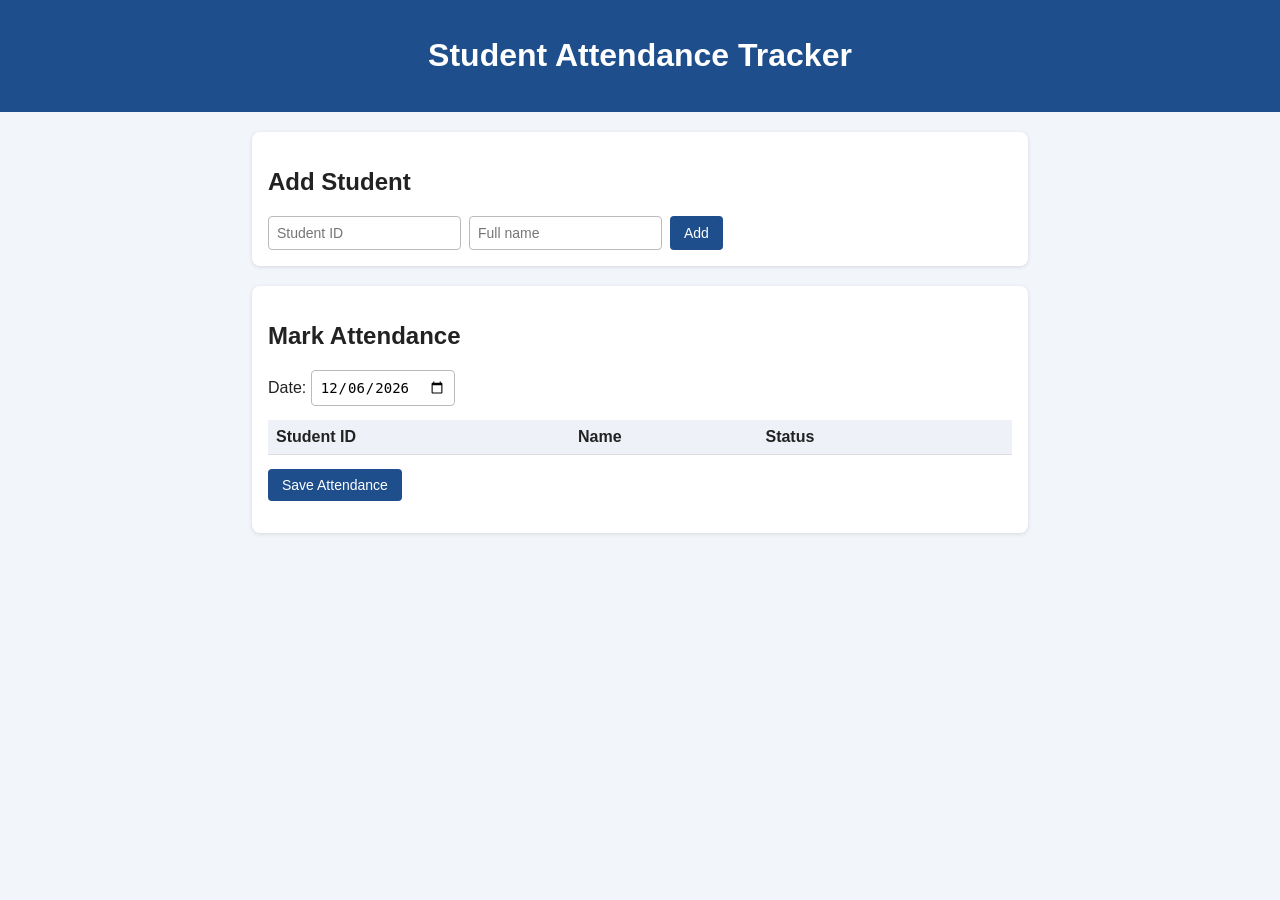
==== index.html @ 7fcaa3b2 "Initial commit: student attendance tracker" ====
<!DOCTYPE html>
<html lang="en">
<head>
    <meta charset="UTF-8">
    <meta name="viewport" content="width=device-width, initial-scale=1.0">
    <title>Student Attendance Tracker</title>
    <link rel="stylesheet" href="css/style.css">
</head>
<body>
    <header>
        <h1>Student Attendance Tracker</h1>
    </header>

    <main>
        <section class="card">
            <h2>Add Student</h2>
            <form id="student-form">
                <input type="text" id="student-number" placeholder="Student ID" required>
                <input type="text" id="full-name" placeholder="Full name" required>
                <button type="submit">Add</button>
            </form>
        </section>

        <section class="card">
            <h2>Mark Attendance</h2>
            <label for="date">Date:</label>
            <input type="date" id="date">

            <table>
                <thead>
                    <tr>
                        <th>Student ID</th>
                        <th>Name</th>
                        <th>Status</th>
                        <th></th>
                    </tr>
                </thead>
                <tbody id="attendance-body"></tbody>
            </table>

            <button id="save-btn">Save Attendance</button>
            <p id="message"></p>
        </section>
    </main>

    <script src="js/app.js"></script>
</body>
</html>
---- css/style.css ----
* { box-sizing: border-box; }

body {
    font-family: Arial, sans-serif;
    background: #f2f5f9;
    margin: 0;
    color: #222;
}

header {
    background: #1f4e8c;
    color: white;
    padding: 16px;
    text-align: center;
}

main {
    max-width: 800px;
    margin: 20px auto;
    padding: 0 12px;
}

.card {
    background: white;
    padding: 16px;
    border-radius: 8px;
    margin-bottom: 20px;
    box-shadow: 0 1px 4px rgba(0, 0, 0, 0.12);
}

form { display: flex; gap: 8px; flex-wrap: wrap; }

input, select {
    padding: 8px;
    border: 1px solid #bbb;
    border-radius: 4px;
    font-size: 14px;
}

button {
    padding: 8px 14px;
    background: #1f4e8c;
    color: white;
    border: none;
    border-radius: 4px;
    cursor: pointer;
    font-size: 14px;
}
button:hover { background: #163a69; }

table {
    width: 100%;
    border-collapse: collapse;
    margin: 14px 0;
}
th, td {
    padding: 8px;
    border-bottom: 1px solid #ddd;
    text-align: left;
}
th { background: #eef2f8; }

.delete-btn { background: #c0392b; }
.delete-btn:hover { background: #962d22; }

#message { font-weight: bold; }
.success { color: #1e8449; }
.error { color: #c0392b; }
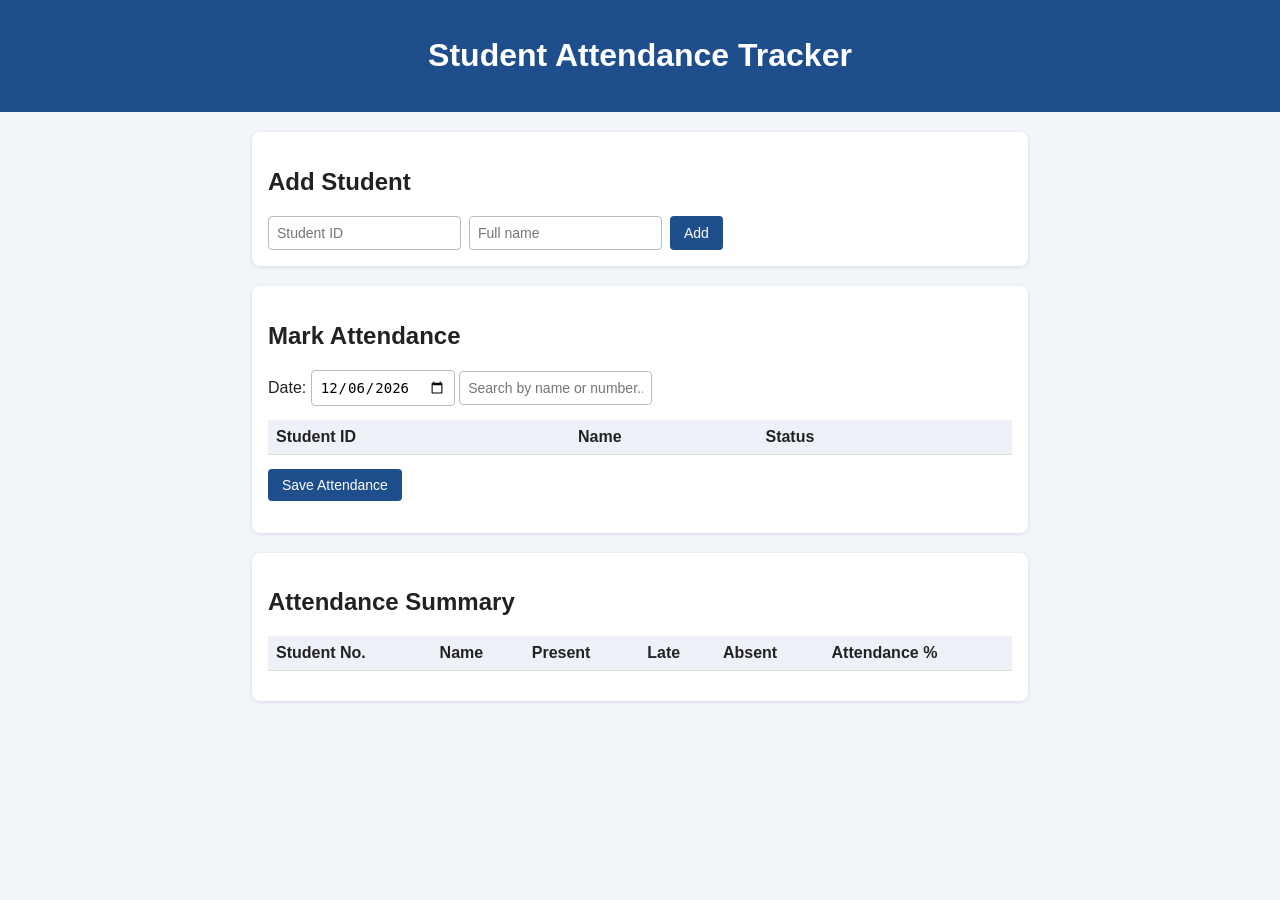
==== commit 987d07be: "Add search and Attendance summary" ====
--- a/index.html
+++ b/index.html
@@ -17,14 +17,17 @@
             <form id="student-form">
                 <input type="text" id="student-number" placeholder="Student ID" required>
                 <input type="text" id="full-name" placeholder="Full name" required>
+
                 <button type="submit">Add</button>
             </form>
         </section>
 
         <section class="card">
             <h2>Mark Attendance</h2>
+            
             <label for="date">Date:</label>
             <input type="date" id="date">
+                            <input type="text" id="search" placeholder="Search by name or number...">
 
             <table>
                 <thead>
@@ -41,6 +44,18 @@
             <button id="save-btn">Save Attendance</button>
             <p id="message"></p>
         </section>
+        <section class="card">
+    <h2>Attendance Summary</h2>
+    <table>
+        <thead>
+            <tr>
+                <th>Student No.</th><th>Name</th><th>Present</th>
+                <th>Late</th><th>Absent</th><th>Attendance %</th>
+            </tr>
+        </thead>
+        <tbody id="summary-body"></tbody>
+    </table>
+</section>
     </main>
 
     <script src="js/app.js"></script>
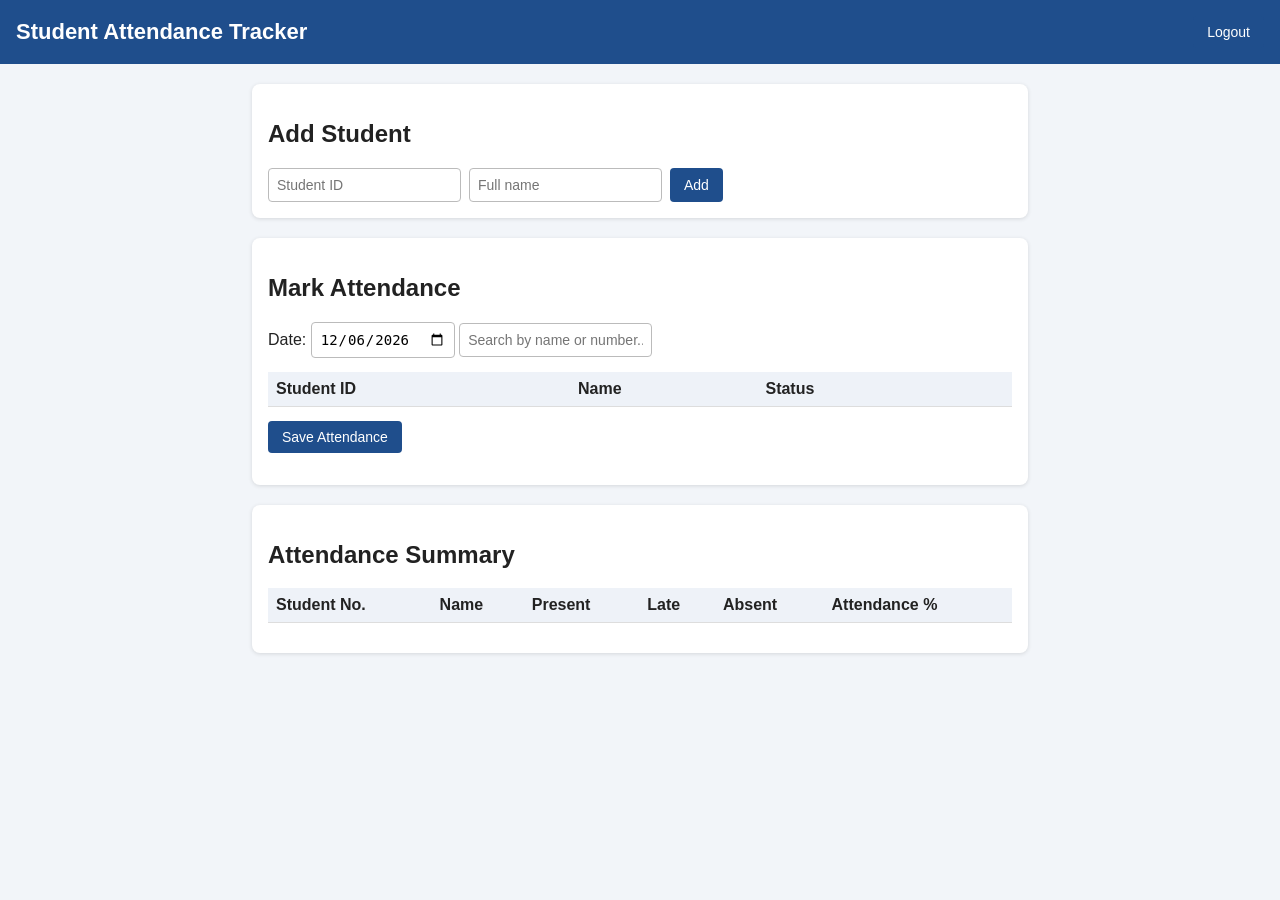
==== commit 7334a423: "Add Teacher login" ====
--- a/index.html
+++ b/index.html
@@ -9,6 +9,7 @@
 <body>
     <header>
         <h1>Student Attendance Tracker</h1>
+        <button id="logout-btn">Logout</button>
     </header>
 
     <main>
--- a/css/style.css
+++ b/css/style.css
@@ -65,4 +65,8 @@
 
 #message { font-weight: bold; }
 .success { color: #1e8449; }
-.error { color: #c0392b; }+.error { color: #c0392b; }
+header { display: flex; justify-content: space-between; align-items: center; }
+header h1 { margin: 0; font-size: 22px; }
+.login-card { max-width: 360px; margin: 60px auto; }
+.login-card form { flex-direction: column; }
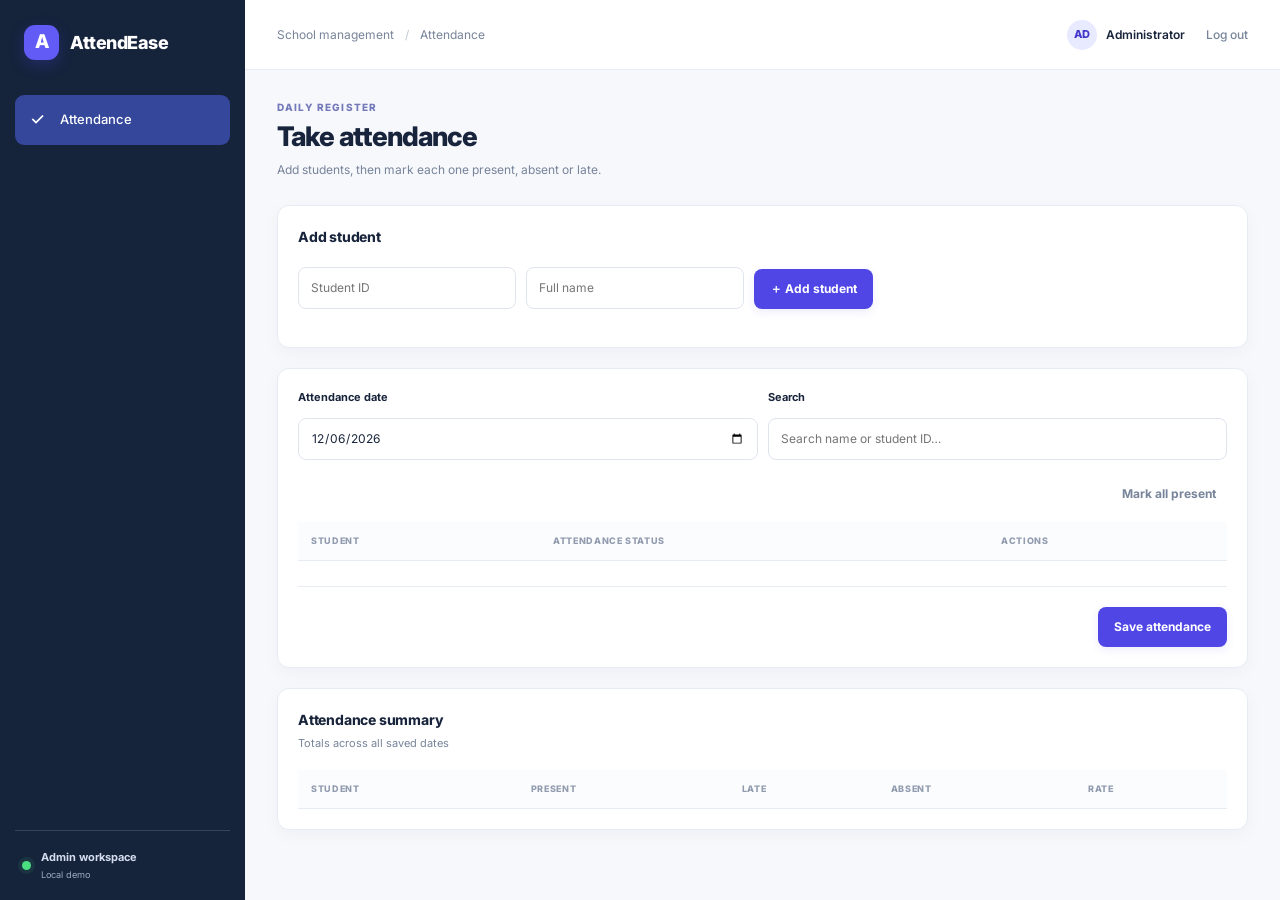
==== commit 723732d2: "Restyle login page" ====
--- a/index.html
+++ b/index.html
@@ -3,62 +3,83 @@
 <head>
     <meta charset="UTF-8">
     <meta name="viewport" content="width=device-width, initial-scale=1.0">
-    <title>Student Attendance Tracker</title>
+    <title>Attendance · AttendEase</title>
     <link rel="stylesheet" href="css/style.css">
 </head>
-<body>
-    <header>
-        <h1>Student Attendance Tracker</h1>
-        <button id="logout-btn">Logout</button>
-    </header>
+<body data-page="attendance" data-title="Attendance">
+<div class="app-shell">
+    <main class="main-area">
+        <div class="content">
+            <div class="page-heading">
+                <div>
+                    <p class="eyebrow">DAILY REGISTER</p>
+                    <h1>Take attendance</h1>
+                    <p class="muted">Add students, then mark each one present, absent or late.</p>
+                </div>
+            </div>
 
-    <main>
-        <section class="card">
-            <h2>Add Student</h2>
-            <form id="student-form">
-                <input type="text" id="student-number" placeholder="Student ID" required>
-                <input type="text" id="full-name" placeholder="Full name" required>
+            <section class="panel stack">
+                <h2 class="section-title">Add student</h2>
+                <form id="student-form" class="filters">
+                    <input class="input" type="text" id="student-number" placeholder="Student ID" required>
+                    <input class="input" type="text" id="full-name" placeholder="Full name" required>
+                    <button class="btn btn-primary" type="submit">＋ Add student</button>
+                </form>
+            </section>
 
-                <button type="submit">Add</button>
-            </form>
-        </section>
+            <section class="panel stack">
+                <div class="filters">
+                    <div class="filter-field">
+                        <label for="date">Attendance date</label>
+                        <input class="input" type="date" id="date">
+                    </div>
+                    <div class="filter-field">
+                        <label for="search">Search</label>
+                        <input class="input" type="text" id="search" placeholder="Search name or student ID…">
+                    </div>
+                </div>
 
-        <section class="card">
-            <h2>Mark Attendance</h2>
-            
-            <label for="date">Date:</label>
-            <input type="date" id="date">
-                            <input type="text" id="search" placeholder="Search by name or number...">
+                <div class="attendance-toolbar">
+                    <span class="muted" id="count"></span>
+                    <button class="btn btn-ghost btn-small" id="mark-all" type="button">Mark all present</button>
+                </div>
 
-            <table>
-                <thead>
-                    <tr>
-                        <th>Student ID</th>
-                        <th>Name</th>
-                        <th>Status</th>
-                        <th></th>
-                    </tr>
-                </thead>
-                <tbody id="attendance-body"></tbody>
-            </table>
+                <div class="table-wrap">
+                    <table>
+                        <thead>
+                            <tr><th>STUDENT</th><th>ATTENDANCE STATUS</th><th>ACTIONS</th></tr>
+                        </thead>
+                        <tbody id="attendance-body"></tbody>
+                    </table>
+                </div>
 
-            <button id="save-btn">Save Attendance</button>
-            <p id="message"></p>
-        </section>
-        <section class="card">
-    <h2>Attendance Summary</h2>
-    <table>
-        <thead>
-            <tr>
-                <th>Student No.</th><th>Name</th><th>Present</th>
-                <th>Late</th><th>Absent</th><th>Attendance %</th>
-            </tr>
-        </thead>
-        <tbody id="summary-body"></tbody>
-    </table>
-</section>
+                <div class="form-actions">
+                    <span id="message"></span>
+                    <button class="btn btn-primary" id="save-btn" type="button">Save attendance</button>
+                </div>
+            </section>
+
+            <section class="panel">
+                <div class="panel-heading">
+                    <div>
+                        <h2>Attendance summary</h2>
+                        <p class="muted">Totals across all saved dates</p>
+                    </div>
+                </div>
+                <div class="table-wrap">
+                    <table>
+                        <thead>
+                            <tr><th>STUDENT</th><th>PRESENT</th><th>LATE</th><th>ABSENT</th><th>RATE</th></tr>
+                        </thead>
+                        <tbody id="summary-body"></tbody>
+                    </table>
+                </div>
+            </section>
+        </div>
     </main>
+</div>
 
-    <script src="js/app.js"></script>
+<script src="js/layout.js"></script>
+<script src="js/app.js"></script>
 </body>
 </html>
--- a/css/style.css
+++ b/css/style.css
@@ -1,72 +1,7 @@
-* { box-sizing: border-box; }
-
-body {
-    font-family: Arial, sans-serif;
-    background: #f2f5f9;
-    margin: 0;
-    color: #222;
-}
-
-header {
-    background: #1f4e8c;
-    color: white;
-    padding: 16px;
-    text-align: center;
-}
-
-main {
-    max-width: 800px;
-    margin: 20px auto;
-    padding: 0 12px;
-}
-
-.card {
-    background: white;
-    padding: 16px;
-    border-radius: 8px;
-    margin-bottom: 20px;
-    box-shadow: 0 1px 4px rgba(0, 0, 0, 0.12);
-}
-
-form { display: flex; gap: 8px; flex-wrap: wrap; }
-
-input, select {
-    padding: 8px;
-    border: 1px solid #bbb;
-    border-radius: 4px;
-    font-size: 14px;
-}
-
-button {
-    padding: 8px 14px;
-    background: #1f4e8c;
-    color: white;
-    border: none;
-    border-radius: 4px;
-    cursor: pointer;
-    font-size: 14px;
-}
-button:hover { background: #163a69; }
-
-table {
-    width: 100%;
-    border-collapse: collapse;
-    margin: 14px 0;
-}
-th, td {
-    padding: 8px;
-    border-bottom: 1px solid #ddd;
-    text-align: left;
-}
-th { background: #eef2f8; }
-
-.delete-btn { background: #c0392b; }
-.delete-btn:hover { background: #962d22; }
-
-#message { font-weight: bold; }
-.success { color: #1e8449; }
-.error { color: #c0392b; }
-header { display: flex; justify-content: space-between; align-items: center; }
-header h1 { margin: 0; font-size: 22px; }
-.login-card { max-width: 360px; margin: 60px auto; }
-.login-card form { flex-direction: column; }+@import url('https://fonts.googleapis.com/css2?family=Inter:wght@400;500;600;700;800&display=swap');
+:root{--navy:#15233b;--navy-2:#20324f;--primary:#4f46e5;--primary-dark:#4338ca;--bg:#f6f8fc;--card:#fff;--text:#18243b;--muted:#78849a;--border:#e7ebf3;--green:#15803d;--red:#b91c1c;--amber:#a16207;--shadow:0 5px 18px rgba(24,36,59,.035)}
+*{box-sizing:border-box}body{margin:0;background:var(--bg);color:var(--text);font:14px/1.5 Inter,system-ui,-apple-system,BlinkMacSystemFont,"Segoe UI",sans-serif}a{color:inherit;text-decoration:none}button,input,select{font:inherit}button,a,input,select{outline-offset:3px}button:focus-visible,a:focus-visible,input:focus-visible,select:focus-visible{outline:3px solid #a5b4fc}.app-shell{min-height:100vh;display:flex}.sidebar{background:var(--navy);color:#d5deee;width:245px;flex-shrink:0;display:flex;flex-direction:column;padding:25px 15px 18px;transition:transform .2s}.brand{display:flex;align-items:center;gap:11px;font-weight:800;font-size:18px;letter-spacing:-.5px;color:#fff;padding:0 9px 35px}.brand-mark{height:35px;width:35px;border-radius:11px;background:#625bf6;display:grid;place-items:center;font-size:19px;color:white;box-shadow:0 5px 15px #4f46e544}.nav-list{display:grid;gap:6px}.nav-link{display:flex;align-items:center;gap:13px;padding:12px 13px;border-radius:9px;font-size:13px;font-weight:500;color:#bdc9dc;transition:background .15s,color .15s}.nav-link>span:first-child{width:19px;text-align:center;font-size:17px}.nav-link:hover,.nav-link.active{background:#34479a;color:#fff}.sidebar-bottom{margin-top:auto;border-top:1px solid #34445d;padding:18px 7px 0;display:flex;align-items:center;gap:10px;font-size:11px}.sidebar-bottom strong,.sidebar-bottom small{display:block}.sidebar-bottom small{color:#9cabc3;margin-top:3px}.online-dot{width:9px;height:9px;border-radius:50%;background:#4ade80;box-shadow:0 0 0 4px #4ade8018}.main-area{min-width:0;flex:1;display:flex;flex-direction:column}.topbar{height:70px;display:flex;align-items:center;justify-content:space-between;padding:0 32px;background:#fff;border-bottom:1px solid var(--border);gap:15px}.breadcrumb{font-size:12px;color:var(--muted)}.breadcrumb span{padding:0 8px;color:#c2c9d5}.topbar-user{display:flex;align-items:center;gap:9px;font-size:12px;font-weight:600;white-space:nowrap}.logout-link{color:var(--muted);font-weight:500;margin-left:12px}.avatar{width:36px;height:36px;display:inline-grid;place-items:center;border-radius:50%;background:#e8eaff;color:#4338ca;font-size:11px;font-weight:800;flex-shrink:0}.avatar-small{width:30px;height:30px}.menu-toggle{display:none}.content{width:100%;max-width:1500px;margin:0 auto;padding:30px 32px;flex:1}.footer{display:flex;justify-content:space-between;gap:12px;padding:15px 32px;color:var(--muted);font-size:11px;border-top:1px solid var(--border);background:#fff}.page-heading{display:flex;justify-content:space-between;align-items:center;gap:20px;margin-bottom:26px}.page-heading h1{font-size:27px;line-height:1.25;letter-spacing:-1px;margin:4px 0 7px;font-weight:800}.muted{color:var(--muted);font-size:12px;margin:0}.eyebrow{font-size:10px;letter-spacing:1.15px;font-weight:800;color:#7379b9;margin:0 0 5px}.wave{font-size:22px}.btn{display:inline-flex;align-items:center;justify-content:center;gap:10px;min-height:40px;border:1px solid transparent;border-radius:8px;padding:10px 15px;font-size:12px;font-weight:700;cursor:pointer;white-space:nowrap;transition:background .15s,border .15s}.btn-primary{background:var(--primary);color:#fff;box-shadow:0 3px 8px #4f46e51a}.btn-primary:hover{background:var(--primary-dark)}.btn-primary:disabled{opacity:.5;cursor:not-allowed}.btn-secondary{background:#fff;color:var(--text);border-color:var(--border)}.btn-secondary:hover,.btn-ghost:hover{background:#f1f3f9}.btn-ghost{background:transparent;color:var(--muted)}.btn-small{min-height:32px;padding:6px 10px}.stats-grid{display:grid;grid-template-columns:repeat(4,minmax(0,1fr));gap:16px;margin-bottom:20px}.stat-card{background:var(--card);border:1px solid var(--border);border-radius:12px;padding:19px 19px 17px;box-shadow:var(--shadow);min-width:0}.stat-top{display:flex;align-items:center;justify-content:space-between;gap:8px;color:#6d7890;font-size:12px;font-weight:600}.stat-icon{width:35px;height:35px;border-radius:10px;display:grid;place-items:center;font-size:17px;font-weight:800}.indigo{background:#eeedff;color:#5145d8}.green{background:#e1f8eb;color:#15803d}.red{background:#fff0ef;color:#c2413a}.amber{background:#fff4d9;color:#a16207}.stat-number{font-size:29px;font-weight:800;letter-spacing:-1px;margin:12px 0 8px}.stat-foot{font-size:10px;color:var(--muted)}.badge{display:inline-flex;align-items:center;gap:4px;border-radius:20px;padding:5px 8px;font-size:10px;font-weight:700;white-space:nowrap}.badge-green,.badge-present{background:#e1f8eb;color:#166534}.badge-red,.badge-absent{background:#fff0ef;color:#b91c1c}.badge-amber,.badge-late{background:#fff4d9;color:#92400e}.badge-excused{background:#e8edff;color:#3730a3}.badge-active{background:#e1f8eb;color:#166534}.badge-inactive{background:#edf0f5;color:#667085}.dashboard-grid{display:grid;grid-template-columns:minmax(0,1.45fr) minmax(270px,1fr);gap:18px;margin-bottom:20px}.panel{background:var(--card);border:1px solid var(--border);border-radius:12px;padding:20px;box-shadow:var(--shadow);min-width:0}.panel-heading{display:flex;justify-content:space-between;align-items:center;gap:15px;margin-bottom:19px}.panel-heading h2,.section-title{font-size:14px;font-weight:750;letter-spacing:-.2px;margin:0 0 5px}.panel-heading .muted{font-size:11px}.mini-label{font-size:9px;font-weight:800;letter-spacing:.7px;color:#7379b9;background:#f0efff;padding:6px 8px;border-radius:6px}.chart-wrap{width:100%;margin-top:13px}.line-chart{width:100%;height:auto;display:block;overflow:visible}.grid-lines path{stroke:#edf0f6;stroke-width:1}.axis-labels,.day-label{fill:#9aa4b6;font-size:9px}.chart-line{fill:none;stroke:#625bf6;stroke-width:2.5;stroke-linecap:round;stroke-linejoin:round}.chart-point{fill:#fff;stroke:#625bf6;stroke-width:2}.chart-legend{display:flex;align-items:center;gap:15px;margin-top:7px;font-size:10px}.legend-dot{display:inline-block;width:7px;height:7px;border-radius:50%;background:#625bf6;margin-right:6px}.class-row{margin:0 0 18px}.class-row:last-child{margin-bottom:0}.class-row-label{display:flex;justify-content:space-between;gap:12px;font-size:11px;margin-bottom:8px}.class-row-label strong{font-size:11px}.progress{height:7px;background:#f0f1f8;border-radius:10px;overflow:hidden}.progress span{height:100%;display:block;background:#625bf6;border-radius:10px}.text-link{font-size:11px;font-weight:700;color:#5145d8}.recent-panel{padding-bottom:7px}.table-wrap{width:100%;overflow-x:auto}table{width:100%;border-collapse:collapse;text-align:left;font-size:12px}th{font-size:9px;font-weight:800;letter-spacing:.65px;color:#929caf;background:#fbfcfe;padding:12px 13px;border-bottom:1px solid var(--border);white-space:nowrap}td{padding:13px;border-bottom:1px solid #eef0f5;vertical-align:middle}tbody tr:last-child td{border-bottom:0}tbody tr:hover{background:#fafbff}.person-cell{display:flex;align-items:center;gap:10px;min-width:160px}.person-cell strong,.person-cell small{display:block}.person-cell strong{font-size:11px;font-weight:700}.person-cell small{font-size:10px;color:var(--muted);margin-top:3px}.empty-state{text-align:center;color:var(--muted);padding:25px!important}.filters{display:flex;align-items:end;gap:10px;flex-wrap:wrap;margin-bottom:18px}.input{width:100%;min-height:42px;border:1px solid #dfe4ee;background:#fff;border-radius:8px;padding:10px 12px;color:var(--text);font-size:12px;outline:none;transition:border .15s,box-shadow .15s}.input:focus{border-color:#8b85fa;box-shadow:0 0 0 3px #625bf618}.filters>.input{width:auto;min-width:160px}.search-input{flex:1;min-width:220px!important}.filter-field{display:grid;gap:6px;min-width:170px;flex:1}.filter-field label,.form-panel label{display:block;font-size:11px;font-weight:700;margin:0 0 7px}.align-end{align-self:end}.table-foot{padding:13px 0 5px;color:var(--muted);font-size:10px}.action-row{display:flex;align-items:center;gap:12px}.action-row form{margin:0}.link-danger{border:0;padding:0;background:none;color:#b91c1c;font-size:11px;font-weight:700;cursor:pointer}.code-label{font-family:ui-monospace,SFMono-Regular,Menlo,monospace;font-size:11px;color:#5145d8;background:#f0efff;padding:5px 7px;border-radius:5px}.form-panel{max-width:850px}.form-grid{display:grid;grid-template-columns:repeat(2,minmax(0,1fr));gap:18px 20px}.form-actions{display:flex;justify-content:flex-end;align-items:center;gap:10px;border-top:1px solid var(--border);padding-top:20px;margin-top:25px}.alert{padding:12px 14px;border-radius:8px;margin-bottom:18px;font-size:12px}.alert-error{background:#fff0ef;color:#b91c1c;border:1px solid #ffd7d4}.alert-success{background:#e1f8eb;color:#166534;border:1px solid #bbf7d0}.two-column{display:grid;grid-template-columns:minmax(260px,.7fr) minmax(0,1.3fr);gap:18px}.two-column .form-panel,.two-column .panel{align-self:start}.section-title{margin-bottom:20px}.attendance-toolbar{display:flex;justify-content:space-between;align-items:center;gap:10px;padding:0 0 12px}.status-options{display:flex;flex-wrap:wrap;gap:5px}.status-option{display:inline-flex;align-items:center;justify-content:center;border:1px solid var(--border);padding:6px 8px;border-radius:7px;cursor:pointer;font-size:10px;font-weight:650;color:#68758a;background:#fff}.status-option input{position:absolute;opacity:0;width:1px;height:1px}.status-option:focus-within{outline:2px solid #a5b4fc;outline-offset:2px}.status-option.selected.status-present{background:#e1f8eb;border-color:#a7e8bd;color:#166534}.status-option.selected.status-absent{background:#fff0ef;border-color:#ffc5c1;color:#b91c1c}.status-option.selected.status-late{background:#fff4d9;border-color:#f5d98a;color:#92400e}.status-option.selected.status-excused{background:#e8edff;border-color:#c7d2fe;color:#3730a3}.report-stats{margin-top:20px}.login-body{min-height:100vh;background:#fff}.login-layout{min-height:100vh;display:grid;grid-template-columns:1fr 1fr}.login-intro{background:linear-gradient(145deg,#15233b,#1c2c4a 65%,#29356d);color:white;padding:38px 8%;display:flex;flex-direction:column;justify-content:space-between;position:relative;overflow:hidden}.login-intro:after{content:"";position:absolute;width:430px;height:430px;border:1px solid #ffffff14;border-radius:50%;right:-160px;bottom:-160px;box-shadow:0 0 0 45px #ffffff08,0 0 0 90px #ffffff05}.brand-light{padding:0;color:#fff}.intro-copy{max-width:500px;position:relative;z-index:1}.intro-copy .eyebrow{color:#b5b7ff}.intro-copy h1{font-size:clamp(38px,4.5vw,65px);line-height:1.08;letter-spacing:-2.8px;margin:18px 0}.intro-copy h1 em{font-style:normal;color:#a5b4fc}.intro-copy p{max-width:390px;line-height:1.9;color:#c2cde0;font-size:14px}.intro-bottom{color:#a8b6cf;font-size:11px;letter-spacing:.4px;position:relative;z-index:1}.login-panel{display:grid;place-items:center;padding:35px}.login-form{width:100%;max-width:390px}.login-form h2{font-size:27px;letter-spacing:-1px;margin:8px 0}.login-form>.muted{margin-bottom:30px}.login-form label{display:block;font-size:12px;font-weight:700;margin:17px 0 8px}.password-wrap{position:relative}.password-wrap .input{padding-right:58px}.show-password{position:absolute;right:10px;top:50%;transform:translateY(-50%);background:none;border:0;color:#5145d8;font-size:11px;font-weight:700;cursor:pointer}.btn-full{width:100%;margin-top:23px;min-height:46px;justify-content:space-between;padding:0 16px}.login-note{font-size:10px;color:var(--muted);text-align:center;line-height:1.7;margin-top:18px}
+@media(max-width:1100px){.sidebar{width:215px}.content{padding:25px 22px}.topbar{padding:0 22px}.stats-grid{gap:11px}.stat-card{padding:15px}.stat-number{font-size:26px}.dashboard-grid{grid-template-columns:minmax(0,1.2fr) minmax(240px,1fr)}}
+@media(max-width:850px){.sidebar{position:fixed;z-index:10;top:0;bottom:0;left:0;transform:translateX(-100%);width:250px;box-shadow:10px 0 30px #1018281c}.sidebar.sidebar-open{transform:translateX(0)}.menu-toggle{display:inline-grid;place-items:center;border:1px solid var(--border);border-radius:7px;background:#fff;width:35px;height:35px;cursor:pointer}.topbar{justify-content:flex-start}.topbar-user{margin-left:auto}.dashboard-grid{grid-template-columns:1fr}.stats-grid{grid-template-columns:repeat(2,minmax(0,1fr))}.login-layout{grid-template-columns:.8fr 1fr}.intro-copy h1{font-size:43px}.two-column{grid-template-columns:1fr}}
+@media(max-width:560px){.topbar{height:60px;padding:0 13px}.breadcrumb{display:none}.topbar-user{font-size:0;gap:0}.topbar-user .avatar{font-size:10px}.logout-link{font-size:11px;margin-left:8px}.content{padding:22px 13px}.page-heading{align-items:flex-start;flex-direction:column;gap:14px;margin-bottom:20px}.page-heading h1{font-size:24px}.page-heading>.btn{width:100%}.stats-grid{gap:10px}.stat-card{padding:13px}.stat-number{font-size:25px;margin:9px 0 6px}.stat-top{font-size:11px}.stat-icon{width:30px;height:30px}.panel{padding:14px}.panel-heading{align-items:flex-start}.filters{align-items:stretch}.filters>.input,.search-input{width:100%;min-width:100%!important}.filters>.btn{flex:1}.form-grid{grid-template-columns:1fr;gap:14px}.form-actions{flex-wrap:wrap}.form-actions .muted{width:100%}.status-options{min-width:220px}.footer{padding:13px;flex-wrap:wrap}.login-layout{grid-template-columns:1fr}.login-intro{min-height:260px;padding:24px}.intro-copy h1{font-size:37px;letter-spacing:-1.5px;margin:12px 0}.intro-copy p{font-size:12px;margin-bottom:0}.intro-bottom{display:none}.login-panel{padding:35px 23px;min-height:480px}.login-form h2{font-size:24px}.report-stats{grid-template-columns:repeat(2,minmax(0,1fr))}}
+.stack{margin-bottom:20px}.msg-success{color:#166534;font-weight:700;font-size:12px}.msg-error{color:#b91c1c;font-weight:700;font-size:12px}.form-actions #message{margin-right:auto}
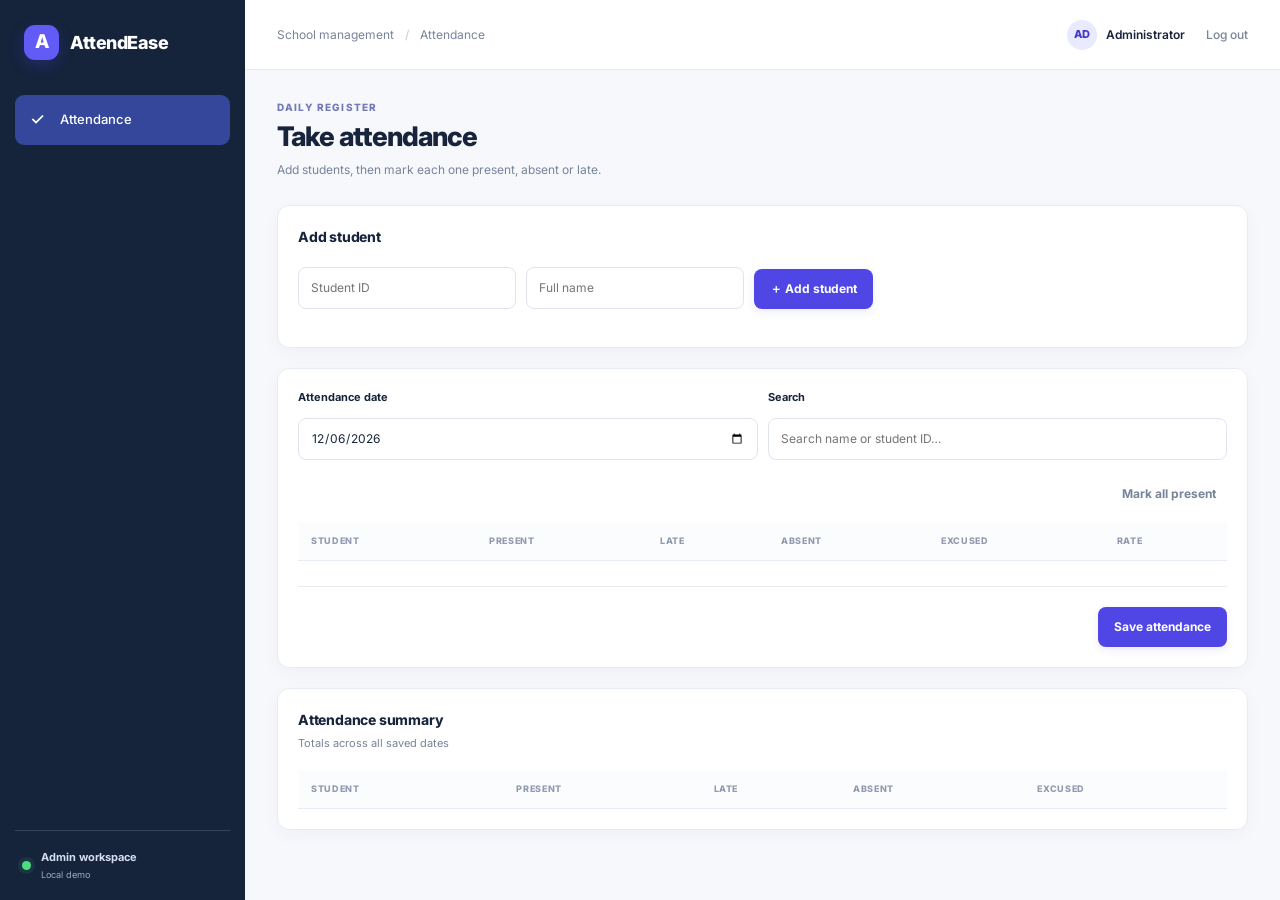
==== commit e070cb38: "Added classes and Excused status" ====
--- a/index.html
+++ b/index.html
@@ -47,7 +47,7 @@
                 <div class="table-wrap">
                     <table>
                         <thead>
-                            <tr><th>STUDENT</th><th>ATTENDANCE STATUS</th><th>ACTIONS</th></tr>
+                           <tr><th>STUDENT</th><th>PRESENT</th><th>LATE</th><th>ABSENT</th><th>EXCUSED</th><th>RATE</th></tr>
                         </thead>
                         <tbody id="attendance-body"></tbody>
                     </table>
@@ -69,7 +69,7 @@
                 <div class="table-wrap">
                     <table>
                         <thead>
-                            <tr><th>STUDENT</th><th>PRESENT</th><th>LATE</th><th>ABSENT</th><th>RATE</th></tr>
+                            <tr><th>STUDENT</th><th>PRESENT</th><th>LATE</th><th>ABSENT</th><th>EXCUSED</th></tr>
                         </thead>
                         <tbody id="summary-body"></tbody>
                     </table>
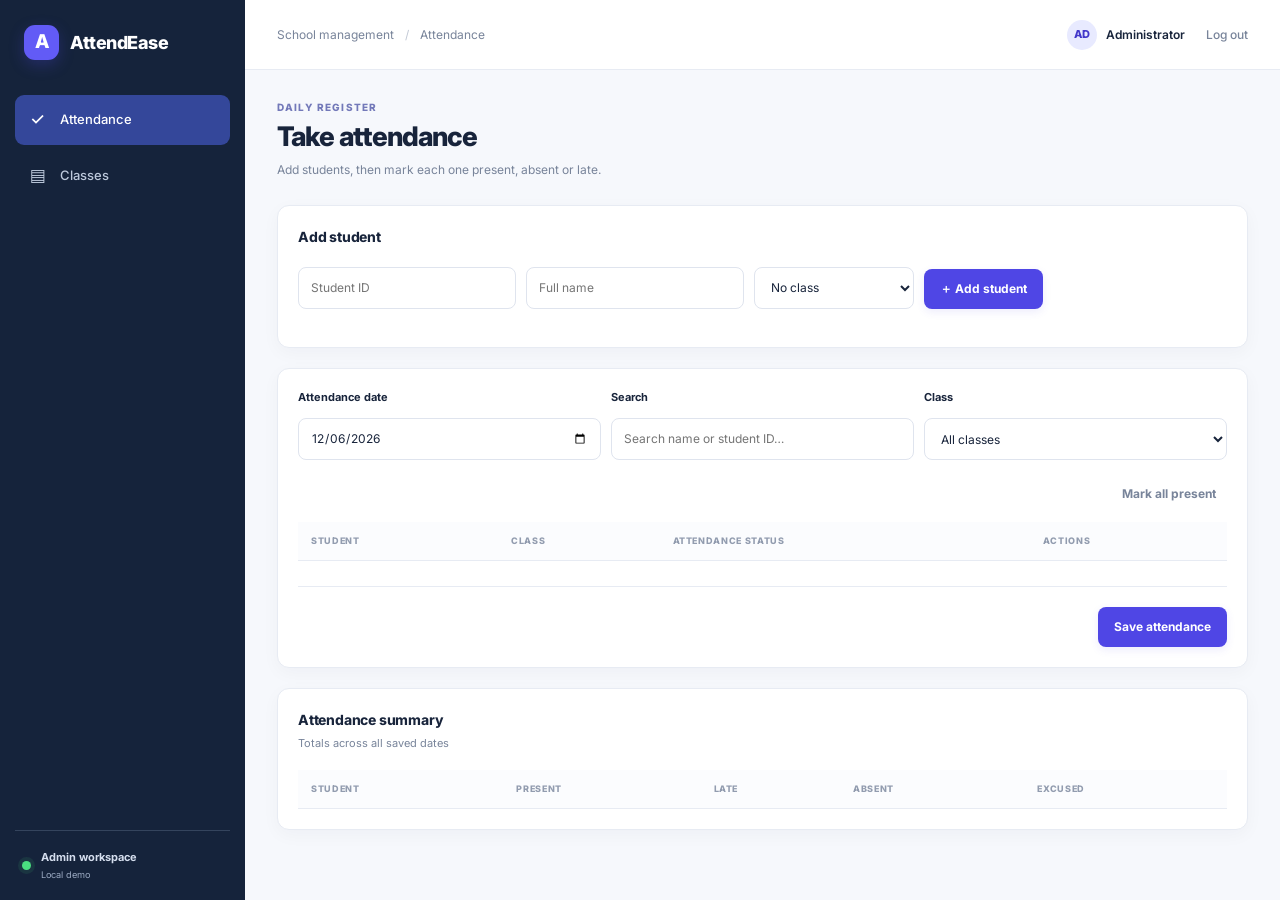
==== commit 75f94a49: "Link students to classes and add edit student" ====
--- a/index.html
+++ b/index.html
@@ -23,6 +23,9 @@
                 <form id="student-form" class="filters">
                     <input class="input" type="text" id="student-number" placeholder="Student ID" required>
                     <input class="input" type="text" id="full-name" placeholder="Full name" required>
+                    <select class="input" id="class-id">
+    <option value="">No class</option>
+</select>
                     <button class="btn btn-primary" type="submit">＋ Add student</button>
                 </form>
             </section>
@@ -37,6 +40,12 @@
                         <label for="search">Search</label>
                         <input class="input" type="text" id="search" placeholder="Search name or student ID…">
                     </div>
+                    <div class="filter-field">
+    <label for="class-filter">Class</label>
+    <select class="input" id="class-filter">
+        <option value="0">All classes</option>
+    </select>
+</div>
                 </div>
 
                 <div class="attendance-toolbar">
@@ -47,8 +56,7 @@
                 <div class="table-wrap">
                     <table>
                         <thead>
-                           <tr><th>STUDENT</th><th>PRESENT</th><th>LATE</th><th>ABSENT</th><th>EXCUSED</th><th>RATE</th></tr>
-                        </thead>
+                           <tr><th>STUDENT</th><th>CLASS</th><th>ATTENDANCE STATUS</th><th>ACTIONS</th></tr>
                         <tbody id="attendance-body"></tbody>
                     </table>
                 </div>
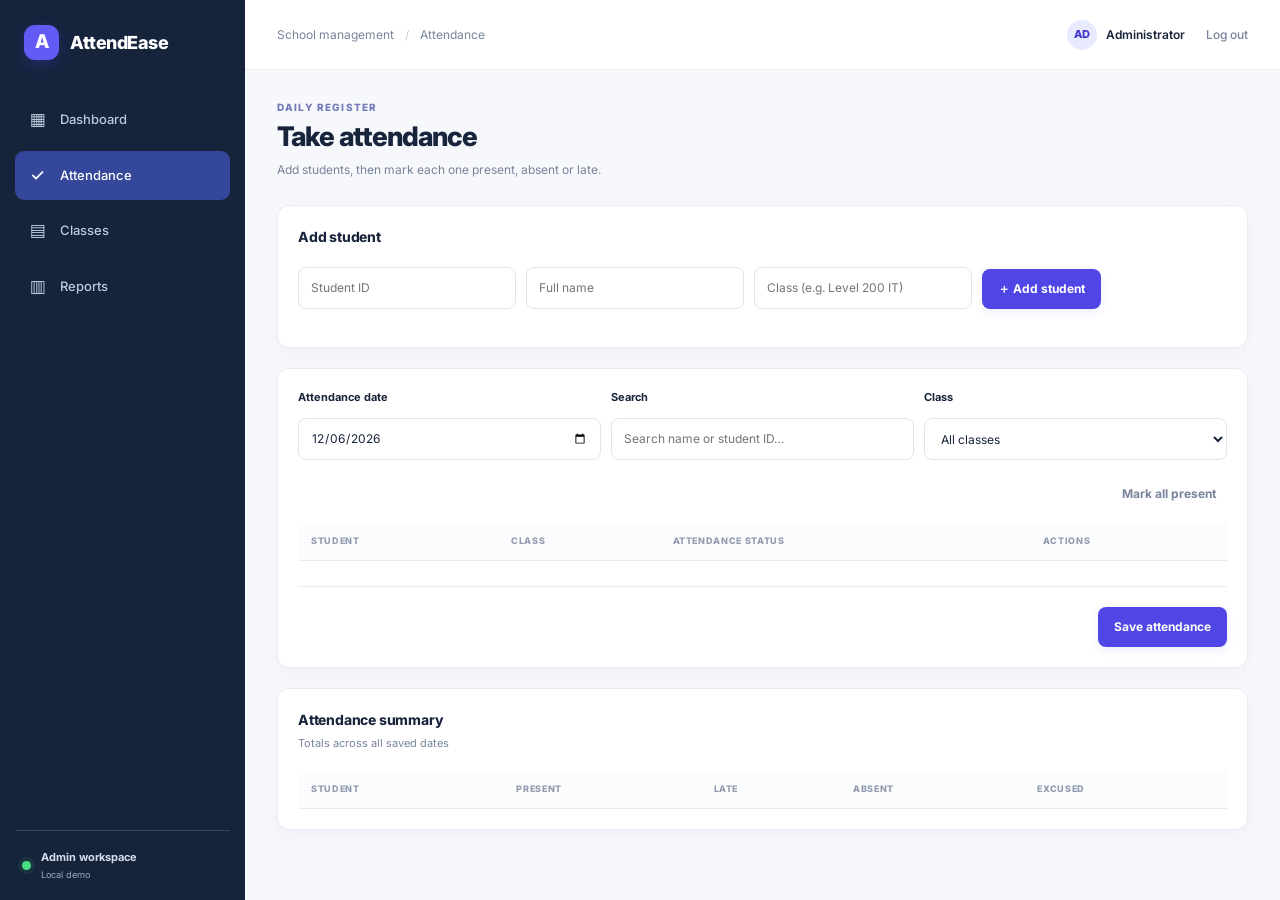
==== commit d803baa7: "Type the class when adding or editing a student" ====
--- a/index.html
+++ b/index.html
@@ -23,9 +23,9 @@
                 <form id="student-form" class="filters">
                     <input class="input" type="text" id="student-number" placeholder="Student ID" required>
                     <input class="input" type="text" id="full-name" placeholder="Full name" required>
-                    <select class="input" id="class-id">
-    <option value="">No class</option>
-</select>
+                   <input class="input" type="text" id="class-name" list="class-suggestions" placeholder="Class (e.g. Level 200 IT)">
+<datalist id="class-suggestions"></datalist>
+   
                     <button class="btn btn-primary" type="submit">＋ Add student</button>
                 </form>
             </section>
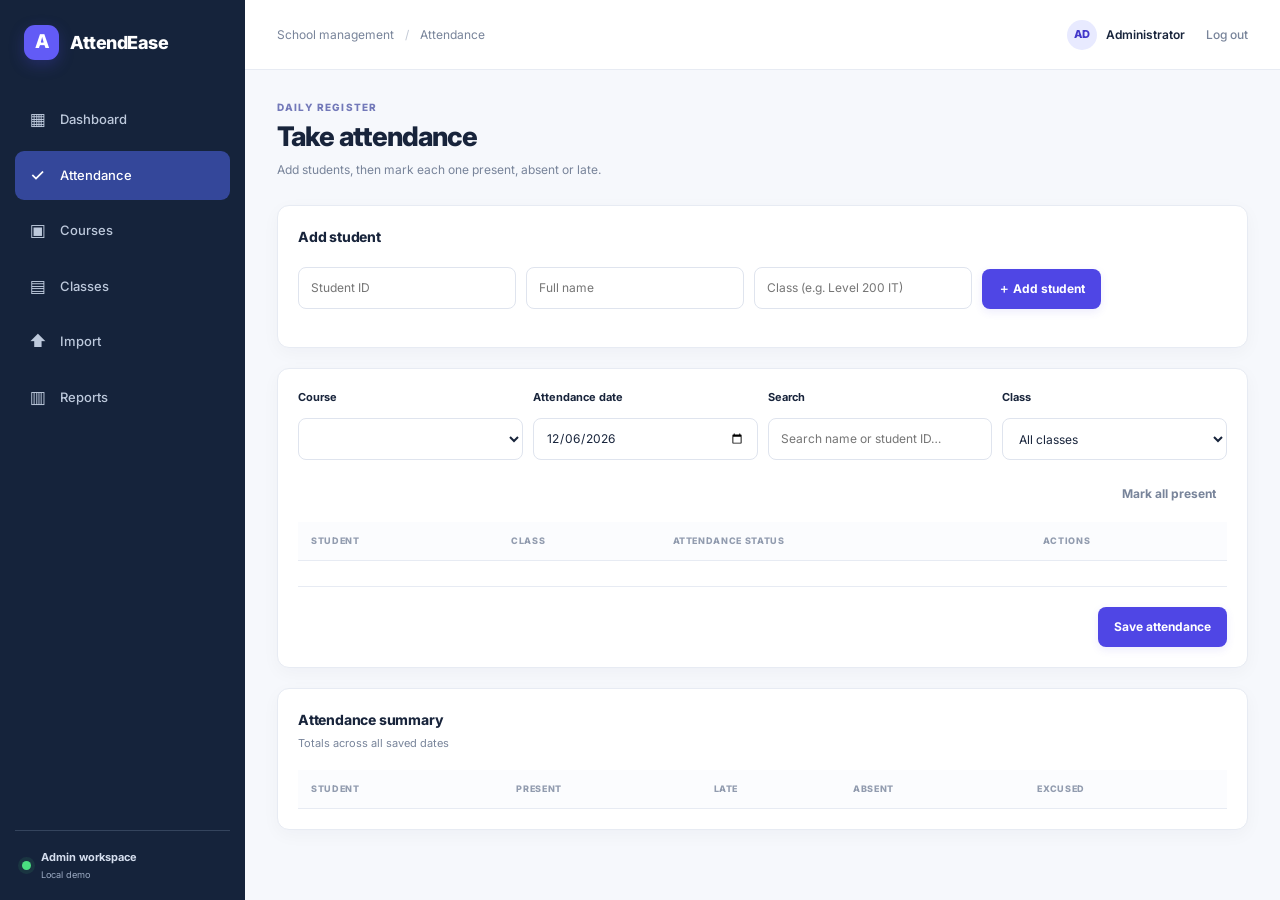
==== commit d620a321: "Attendance per course, enrolment, CSV import, typed classes, remove General course Updated schema.sq" ====
--- a/index.html
+++ b/index.html
@@ -32,6 +32,10 @@
 
             <section class="panel stack">
                 <div class="filters">
+                    <div class="filter-field">
+    <label for="course-filter">Course</label>
+    <select class="input" id="course-filter"></select>
+</div>
                     <div class="filter-field">
                         <label for="date">Attendance date</label>
                         <input class="input" type="date" id="date">
